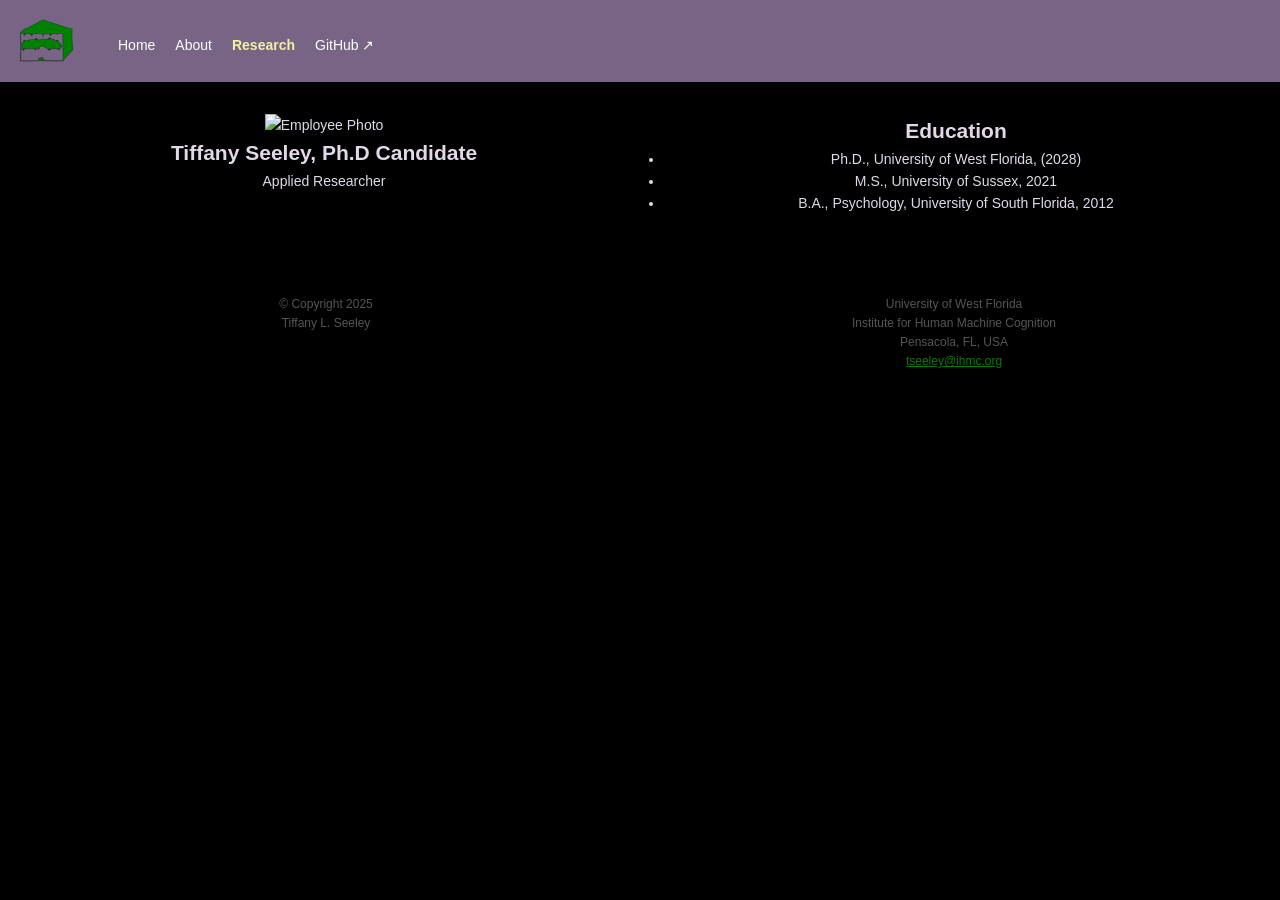
==== about/index.html @ 079c5b7e "added about page" ====
<!DOCTYPE html>
<html lang="en">
<head>
    <meta charset="UTF-8">
    <meta name="viewport" content="width=device-width, initial-scale=1.0">
    <title>About - Tiffany Seeley</title>
    <link rel="stylesheet" href="/style.css">

     <!-- Favicons for logo seen in browser tab -->
    <link rel="icon" href="/images/logo.svg" sizes="any">
    <link rel="icon" type="/images/logo.svg" sizes="32x32" href="/favicon-32x32.png">
    <link rel="icon" type="/images/logo.svg" sizes="16x16" href="/favicon-16x16.png">
    <link rel="apple-touch-icon" href="/images/logo.svg">
</head>
<body>

    <header class="header">
        <div class="logo">
            <img src="/images/logo.svg" alt="MySite Logo">
        </div>
        <nav class="nav">
        <a href="/">Home</a>
        <a href="/about">About</a>
        <a href="/research" class="active">Research</a>
        <a href="https://github.com/tiffsea?tab=repositories" target="_blank" rel="noopener noreferrer">GitHub <span>&#x2197;</span></a>
        </nav>
    </header>
    <main class="container">
        <section class="card">
            <img src="images/ihmc_portrait_1a.png" alt="Employee Photo">

            <div >
                <h1>Tiffany Seeley, Ph.D Candidate</h1>
                <p>Applied Researcher</p>
            </div>
        </section>

        <section class="card">
            <h2>Education</h2>

            <ul class="education-list">
                <li>Ph.D., University of West Florida, (2028)</li>
                <li>M.S., University of Sussex, 2021</li>
                <li>B.A., Psychology, University of South Florida, 2012</li>
            </ul>
        </section>

        <!-- <section class="card">
        </section> -->
    </main>

    <footer class="footer">
        <section class="card">
            <p>&copy; Copyright 2025 </p>
            <p>Tiffany L. Seeley </p>
        </section>

        <section class="card">
            <p>University of West Florida</p>
            <p>Institute for Human Machine Cognition</p>
            <p>Pensacola, FL, USA</p>
            <a href="mailto:tseeley@ihmc.org" style="color: green;">tseeley@ihmc.org</a>
        </section>
    </footer>

</body>
</html>
---- style.css ----
/* Reset */
* {
    margin: 0;
    padding: 0;
    box-sizing: border-box;
}

/* Body */
body {
    font-family: 'Montserrat', sans-serif;
    font-size: 14px;
    line-height: 1.6;
    /* background: #f4f4f4; // uncomment to show css sections */
    background: black;
    color: #333;
}

/* Header */
.header {
    display: flex;
    flex-direction: row;
    align-items: flex-start;
    background: #786484;
    color: #fff;
    padding: 1rem;
    text-align: left;
    position: sticky;
    top: 0;
    z-index: 1000;
}

/* Logo */
.logo {
    font-size: 1.5rem;
    font-weight: bold;
    color: #fff;
    display: flex;
    align-items: center;
    gap: 0.5rem;
}

.logo span {
    color: #9c210b;
}

.logo img {
    height: 50px;
    width: 60px;
}

.nav {
    display: flex;
    width: 100%;
    justify-content: flex-start;
    margin-top: 0.5rem;
}

.nav a:hover {
    font-weight: bold;
    color: #f2f2a5;
    text-shadow: -1px 0 black, 0 1px black, 1px 0 black, 0 -1px black;
}

.nav .active {
    font-weight: bold;
    color: #f2f2a5;
}

.nav a {
    color: #fff;
    margin: 0 10px;
    text-decoration: none;
}

/* Video Graphic */
.video-container {
    max-width: 800px;
    margin: 2rem auto;
}

.video-container video {
    width: 100%;
    height: auto;
    border-radius: 8px;
}

/* Main Content */
.container {
    display: flex;
    flex-direction: column;
    gap: 1rem;
    padding: 1rem;
}

.card {
    /* background: #fff; // uncomment to show css sections */
    background: black;
    padding: 1rem;
    border-radius: 5px;
    text-align: center;
    color: #e3d8e8; /* if the background is black this needs to be black or non-white*/
}

/* Footer */
.footer {
    /* background: #333; // uncomment to show css sections */
    background: black;
    text-align: center;
    padding: 1rem;
    margin-top: 1rem;
    gap: 0.5rem;
    flex-direction: column;
    display: flex;
}

.footer .card {
    color: #555555;
    font-size: 12px;
}

/* Responsive Design */
@media (min-width: 768px) {
    .container {
        flex-direction: row;
    }

    .card {
        flex: 1;
    }

    .footer {
        flex-direction: row;
        justify-content: space-between;
        text-align: center;
    }

    .header {
        flex-direction: row;
        align-items: center;
        justify-content: space-between;
    }

    .nav {
        margin-left: 2rem;
    }
}
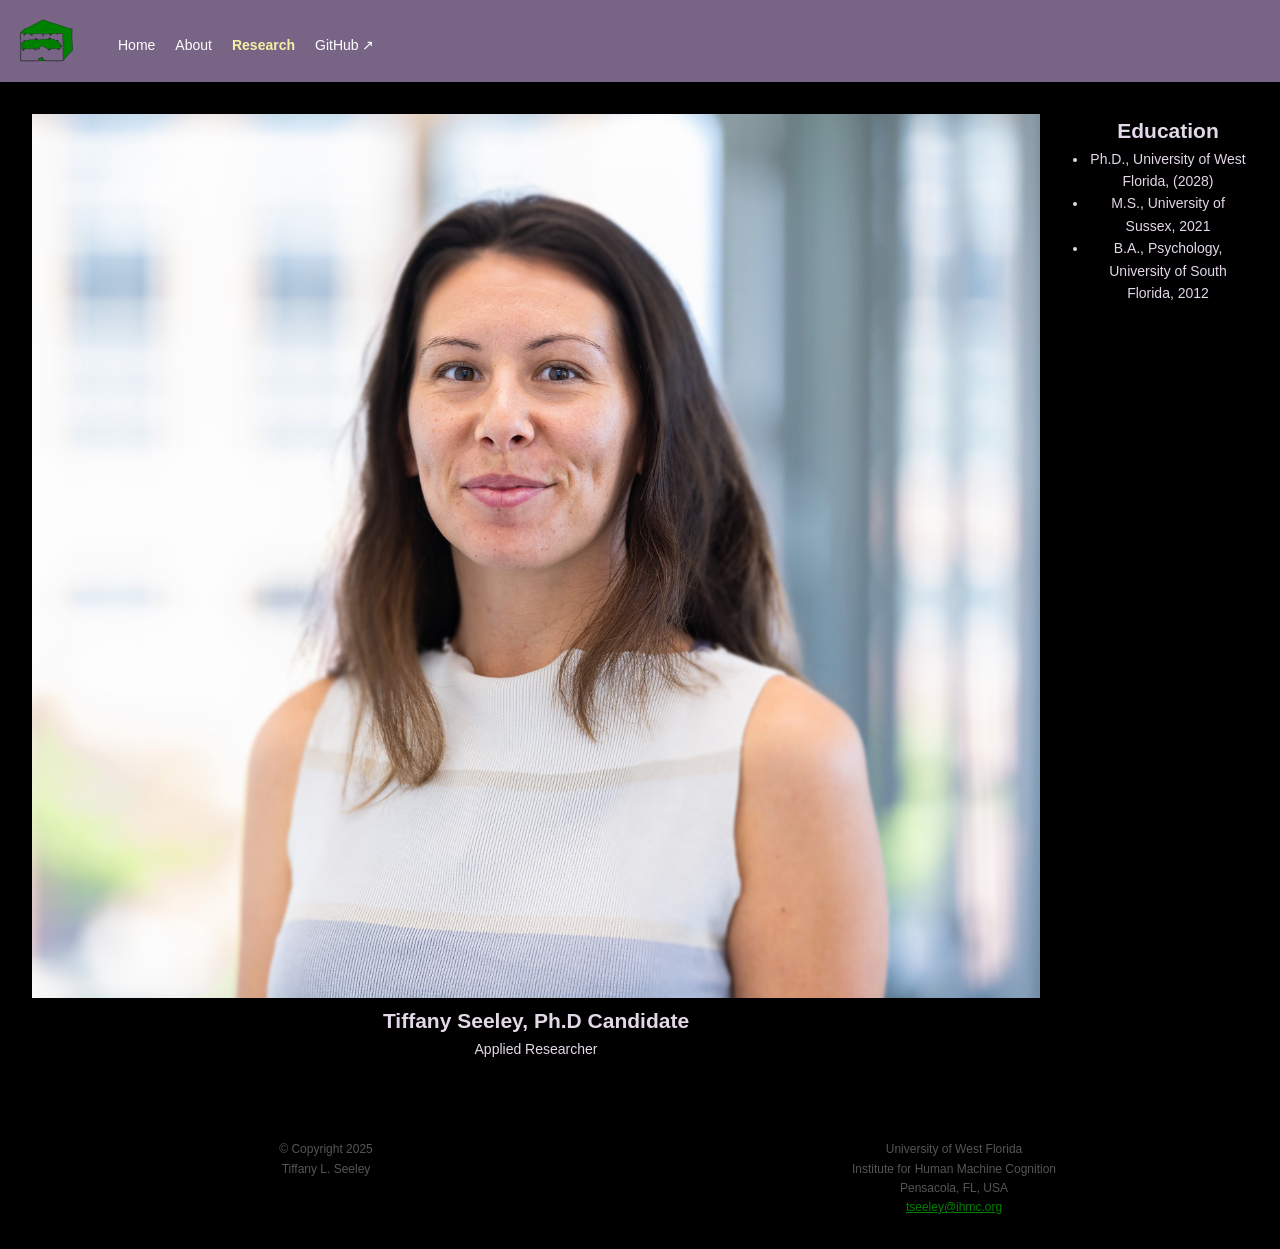
==== commit 2079cbaa: "modify about page" ====
--- a/about/index.html
+++ b/about/index.html
@@ -27,7 +27,7 @@
     </header>
     <main class="container">
         <section class="card">
-            <img src="images/ihmc_portrait_1a.png" alt="Employee Photo">
+            <img src="/images/ihmc_portrait_1a.png" alt="Employee Photo">
 
             <div >
                 <h1>Tiffany Seeley, Ph.D Candidate</h1>
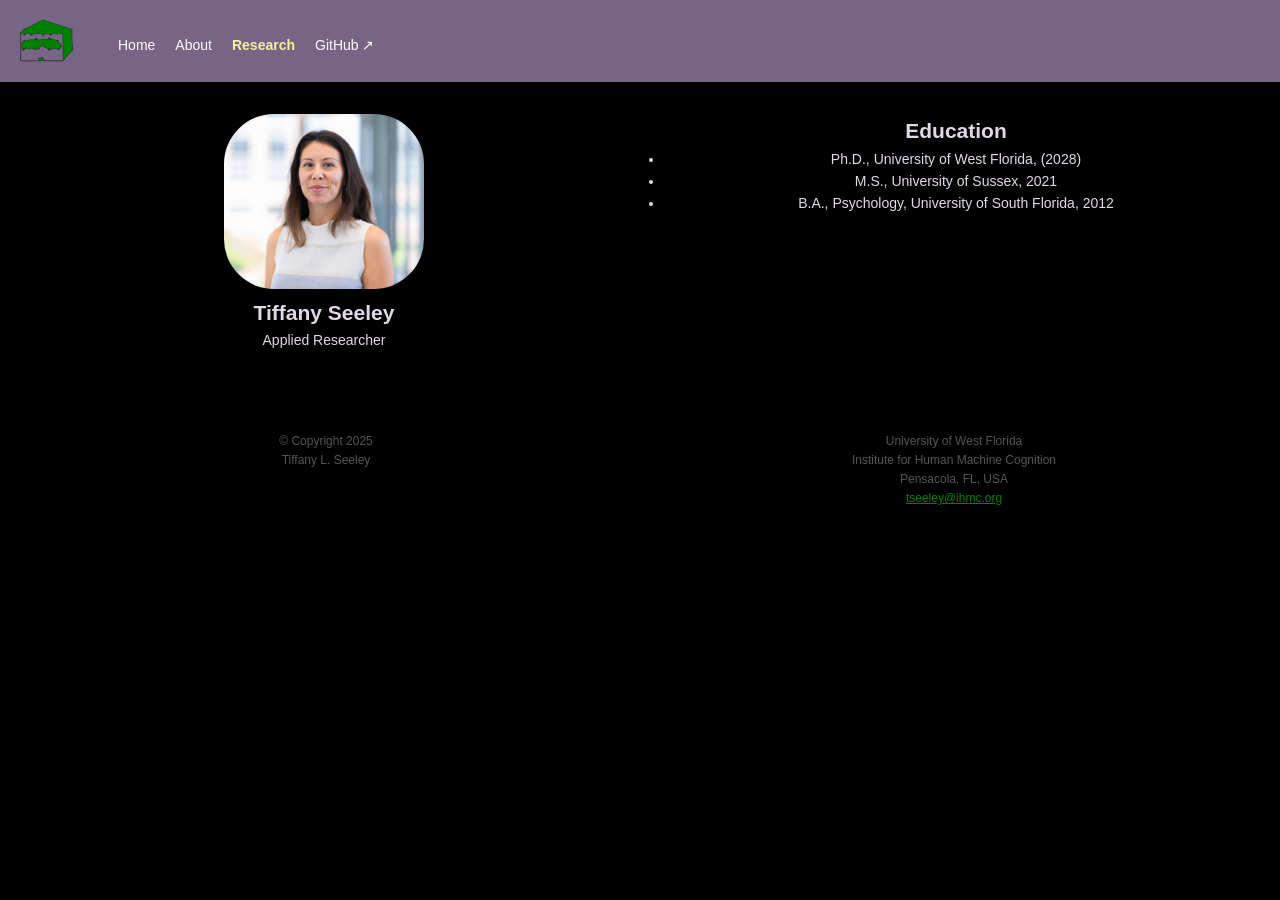
==== commit 0e154dff: "modify about page" ====
--- a/about/index.html
+++ b/about/index.html
@@ -27,10 +27,10 @@
     </header>
     <main class="container">
         <section class="card">
-            <img src="/images/ihmc_portrait_1a.png" alt="Employee Photo">
+            <img src="/images/ihmc_portrait_1a.png" style="width: 200px; height: auto; border-radius: 50px;" alt="Researcher Photo">
 
             <div >
-                <h1>Tiffany Seeley, Ph.D Candidate</h1>
+                <h1>Tiffany Seeley</h1>
                 <p>Applied Researcher</p>
             </div>
         </section>
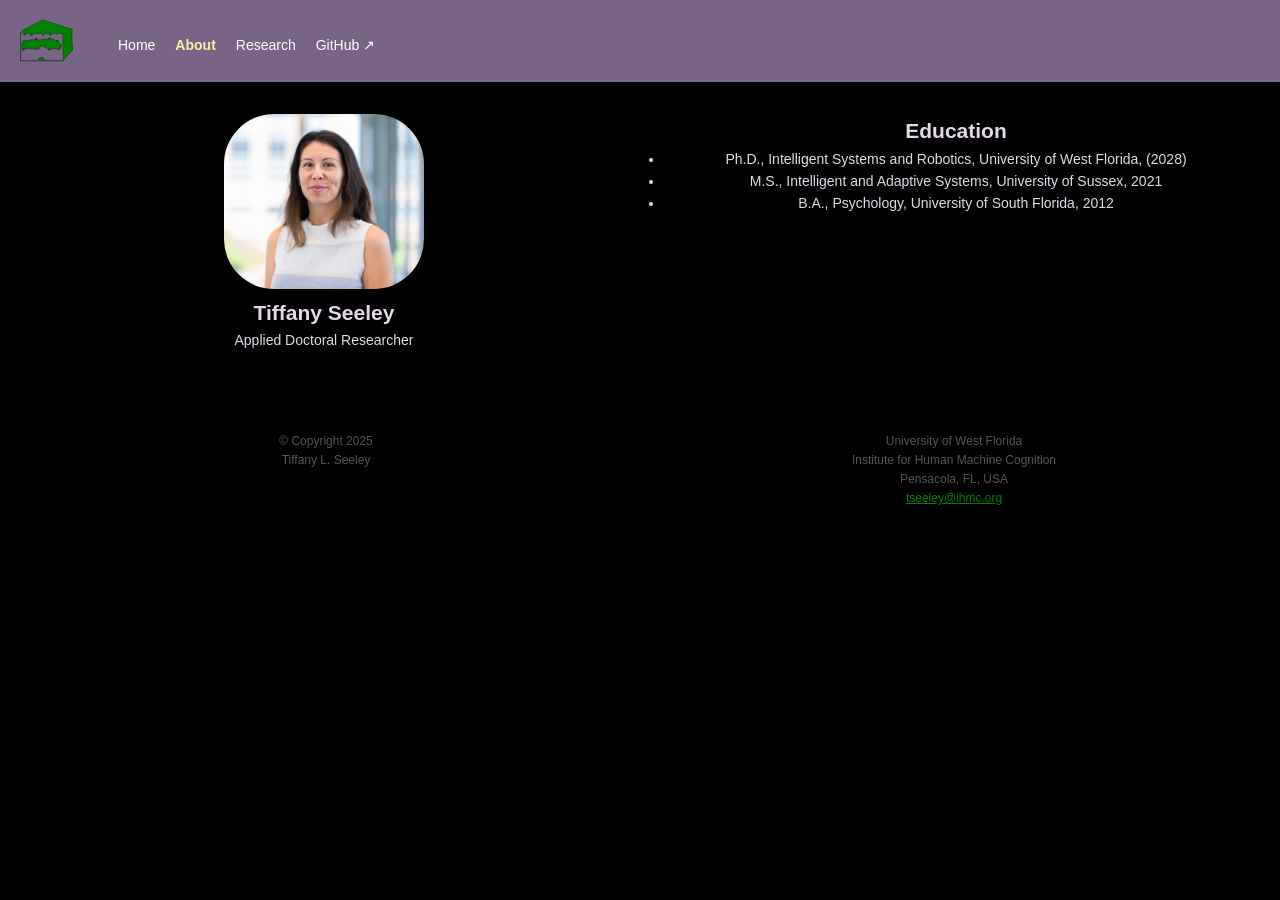
==== commit eed20d7f: "modify about page" ====
--- a/about/index.html
+++ b/about/index.html
@@ -20,8 +20,8 @@
         </div>
         <nav class="nav">
         <a href="/">Home</a>
-        <a href="/about">About</a>
-        <a href="/research" class="active">Research</a>
+        <a href="/about" class="active">About</a>
+        <a href="/research">Research</a>
         <a href="https://github.com/tiffsea?tab=repositories" target="_blank" rel="noopener noreferrer">GitHub <span>&#x2197;</span></a>
         </nav>
     </header>
@@ -31,7 +31,7 @@
 
             <div >
                 <h1>Tiffany Seeley</h1>
-                <p>Applied Researcher</p>
+                <p>Applied Doctoral Researcher</p>
             </div>
         </section>
 
@@ -39,8 +39,8 @@
             <h2>Education</h2>
 
             <ul class="education-list">
-                <li>Ph.D., University of West Florida, (2028)</li>
-                <li>M.S., University of Sussex, 2021</li>
+                <li>Ph.D., Intelligent Systems and Robotics, University of West Florida, (2028)</li>
+                <li>M.S., Intelligent and Adaptive Systems, University of Sussex, 2021</li>
                 <li>B.A., Psychology, University of South Florida, 2012</li>
             </ul>
         </section>
